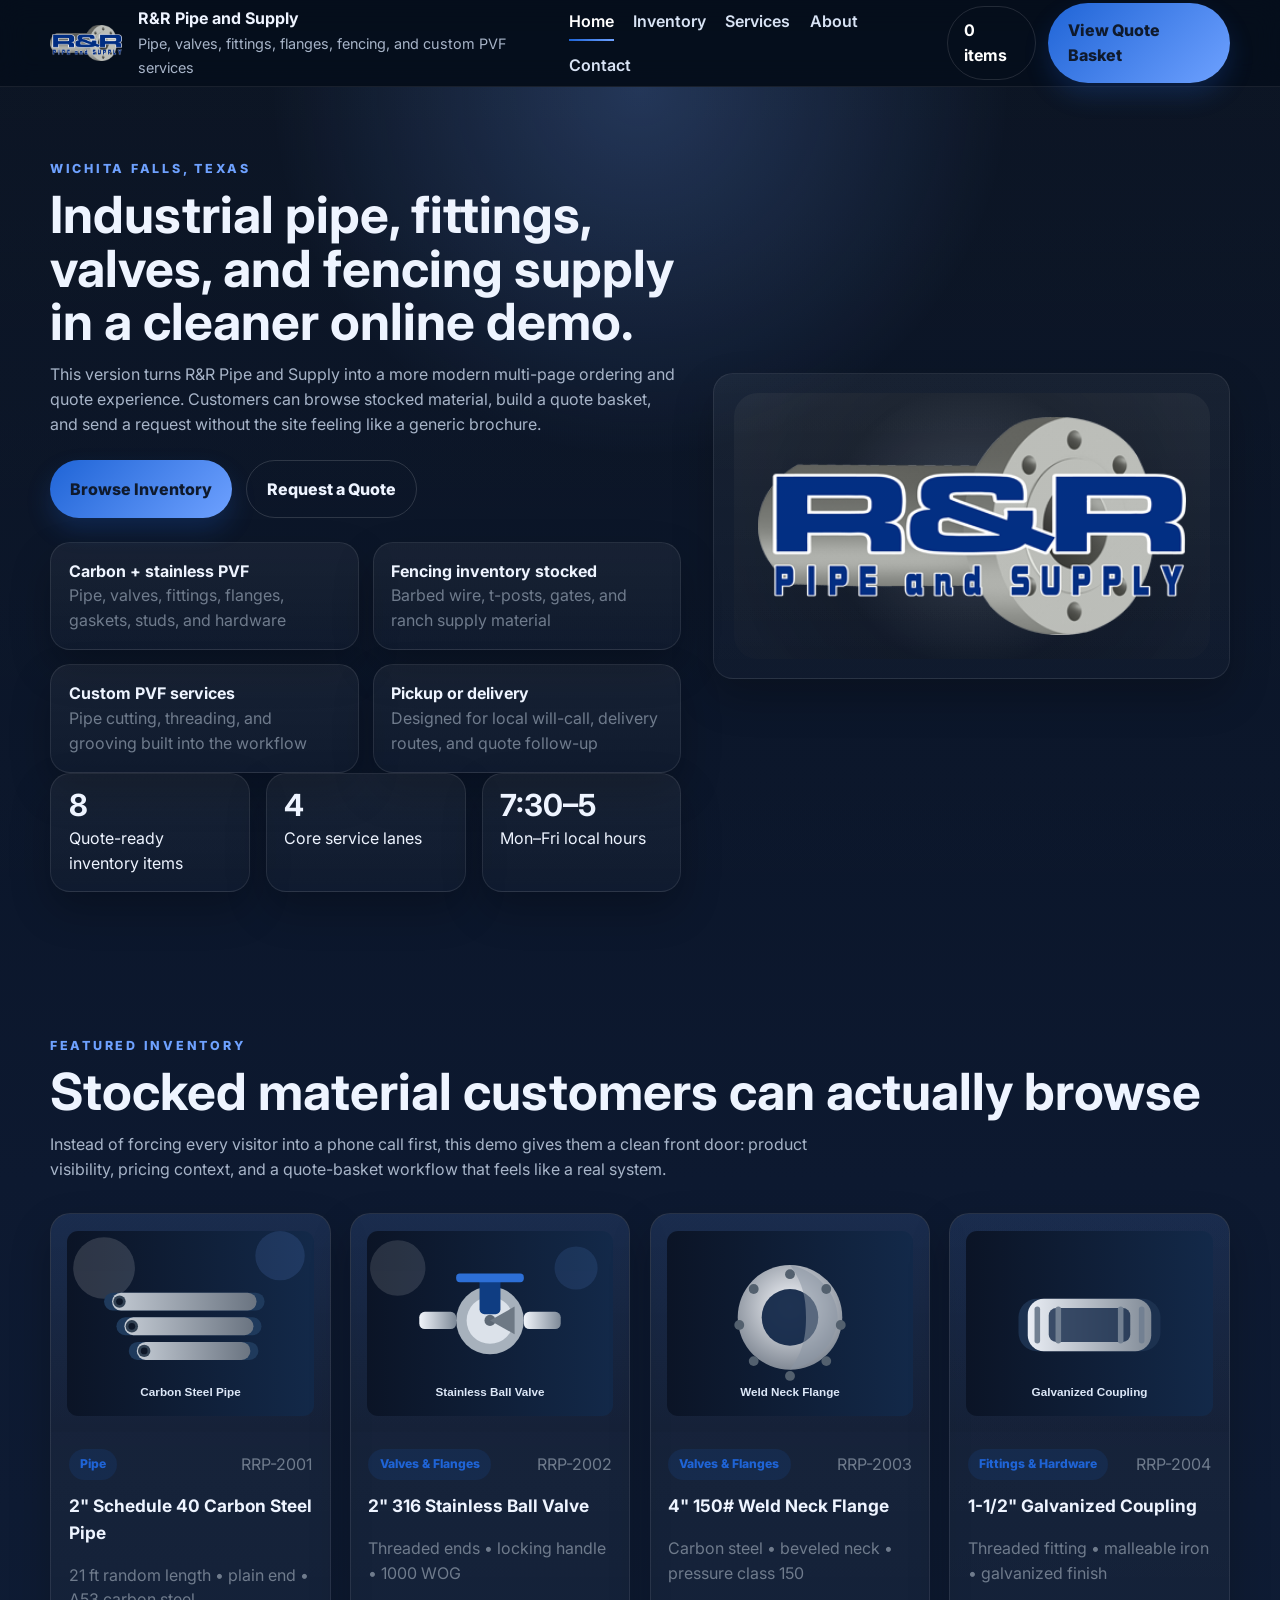
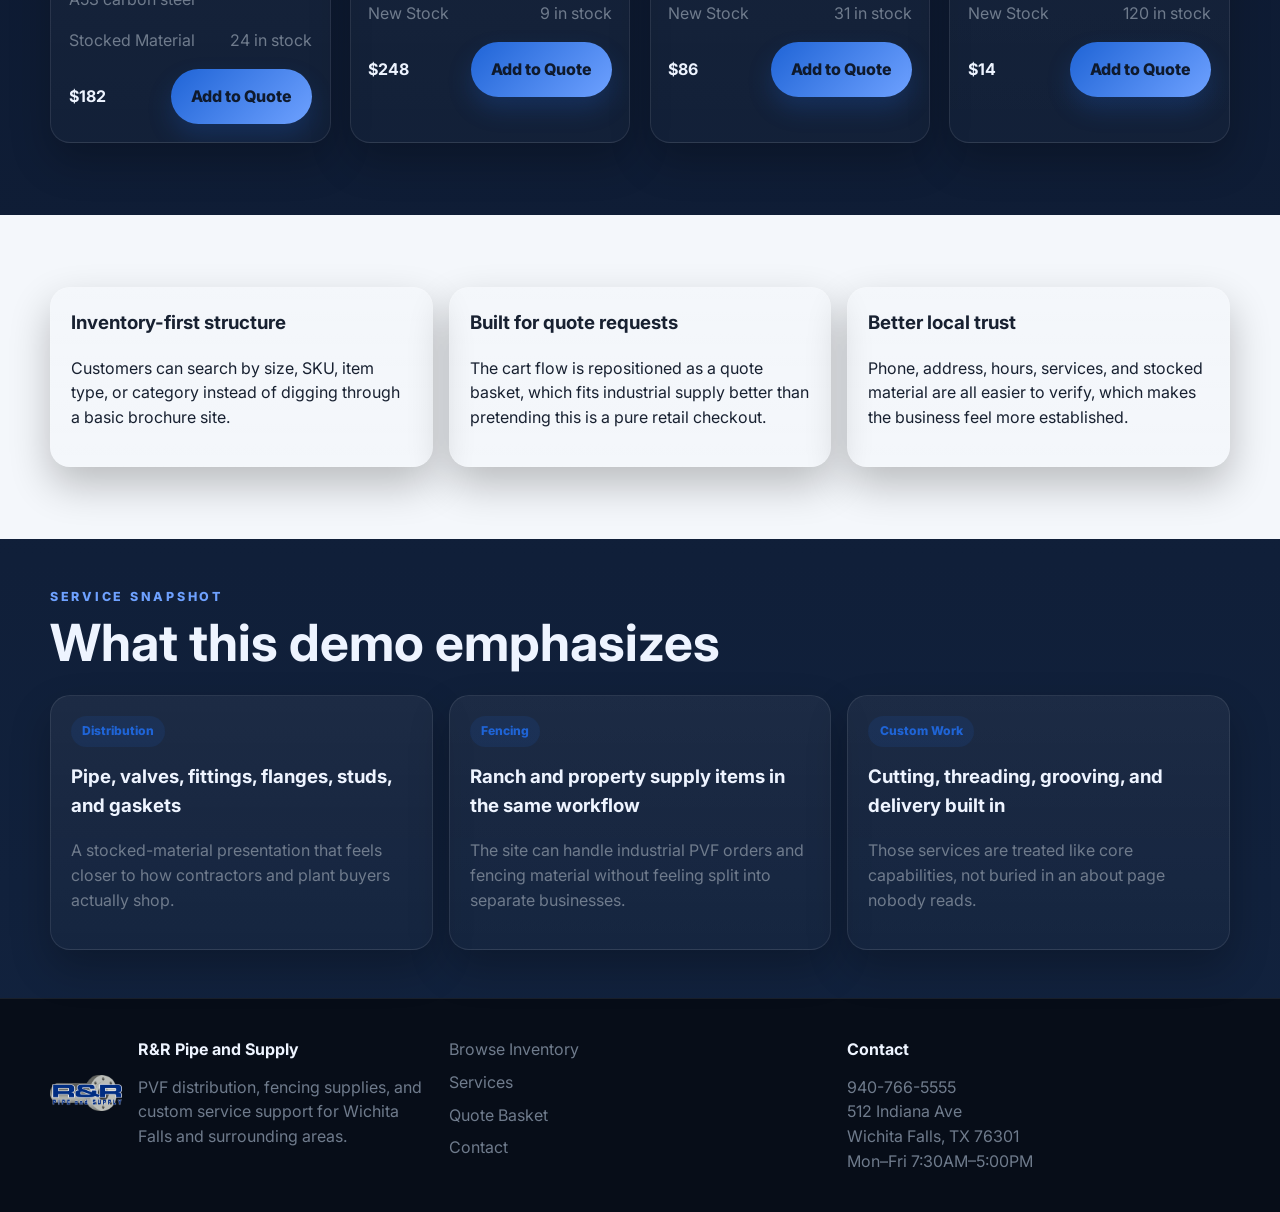
==== index.html @ 95fa08a9 "Add files via upload" ====
<!doctype html>
<html lang="en">
<head>
  <meta charset="UTF-8">
  <meta name="viewport" content="width=device-width, initial-scale=1.0">
  <title>R&R Pipe and Supply | PVF + Fencing Supply Demo</title>
  <meta name="description" content="R&R Pipe and Supply demo site featuring quote-ready inventory, service pages, and contact workflows for PVF and fencing materials.">
  <link rel="preconnect" href="https://fonts.googleapis.com">
  <link rel="preconnect" href="https://fonts.gstatic.com" crossorigin>
  <link href="https://fonts.googleapis.com/css2?family=Inter:wght@400;500;600;700;800;900&display=swap" rel="stylesheet">
  <link rel="stylesheet" href="assets/css/styles.css">
</head>
<body>
  <header class="site-header">
    <div class="container header-inner">
      <a class="brand" href="index.html">
        <img src="assets/images/logo.png" alt="R&R Pipe and Supply logo">
        <div class="brand-copy">
          <strong>R&amp;R Pipe and Supply</strong>
          <span>Pipe, valves, fittings, flanges, fencing, and custom PVF services</span>
        </div>
      </a>
      <nav class="nav" aria-label="Primary">
        <a href="index.html" aria-current="page">Home</a>
        <a href="inventory.html">Inventory</a>
        <a href="services.html">Services</a>
        <a href="about.html">About</a>
        <a href="contact.html">Contact</a>
      </nav>
      <div class="header-actions">
        <a class="cart-pill" href="cart.html"><span data-cart-count>0</span> items</a>
        <a class="button button-primary" href="cart.html">View Quote Basket</a>
      </div>
    </div>
  </header>

  <main>
    <section class="hero section">
      <div class="container hero-grid">
        <div class="hero-copy">
          <div class="section-kicker">Wichita Falls, Texas</div>
          <h1 class="section-title">Industrial pipe, fittings, valves, and fencing supply in a cleaner online demo.</h1>
          <p class="section-intro">This version turns R&amp;R Pipe and Supply into a more modern multi-page ordering and quote experience. Customers can browse stocked material, build a quote basket, and send a request without the site feeling like a generic brochure.</p>
          <div class="hero-actions">
            <a class="button button-primary" href="inventory.html">Browse Inventory</a>
            <a class="button button-secondary" href="contact.html">Request a Quote</a>
          </div>
          <ul class="hero-points">
            <li><strong>Carbon + stainless PVF</strong><br><span class="product-sku">Pipe, valves, fittings, flanges, gaskets, studs, and hardware</span></li>
            <li><strong>Fencing inventory stocked</strong><br><span class="product-sku">Barbed wire, t-posts, gates, and ranch supply material</span></li>
            <li><strong>Custom PVF services</strong><br><span class="product-sku">Pipe cutting, threading, and grooving built into the workflow</span></li>
            <li><strong>Pickup or delivery</strong><br><span class="product-sku">Designed for local will-call, delivery routes, and quote follow-up</span></li>
          </ul>
          <div class="stat-grid">
            <div class="detail-card stat-card"><strong>8</strong><span>Quote-ready inventory items</span></div>
            <div class="detail-card stat-card"><strong>4</strong><span>Core service lanes</span></div>
            <div class="detail-card stat-card"><strong>7:30–5</strong><span>Mon–Fri local hours</span></div>
          </div>
          <div data-home-banner></div>
        </div>
        <div class="hero-card">
          <div class="hero-logo-wrap">
            <img src="assets/images/logo.png" alt="R&R Pipe and Supply logo">
          </div>
        </div>
      </div>
    </section>

    <section class="section">
      <div class="container">
        <div class="section-kicker">Featured Inventory</div>
        <h2 class="section-title">Stocked material customers can actually browse</h2>
        <p class="section-intro">Instead of forcing every visitor into a phone call first, this demo gives them a clean front door: product visibility, pricing context, and a quote-basket workflow that feels like a real system.</p>
        <div class="product-grid" data-featured-products></div>
      </div>
    </section>

    <section class="section section-light">
      <div class="container info-grid">
        <article class="info-card" style="padding:1.25rem;">
          <h3>Inventory-first structure</h3>
          <p>Customers can search by size, SKU, item type, or category instead of digging through a basic brochure site.</p>
        </article>
        <article class="info-card" style="padding:1.25rem;">
          <h3>Built for quote requests</h3>
          <p>The cart flow is repositioned as a quote basket, which fits industrial supply better than pretending this is a pure retail checkout.</p>
        </article>
        <article class="info-card" style="padding:1.25rem;">
          <h3>Better local trust</h3>
          <p>Phone, address, hours, services, and stocked material are all easier to verify, which makes the business feel more established.</p>
        </article>
      </div>
    </section>

    <section class="section section-tight">
      <div class="container">
        <div class="section-kicker">Service Snapshot</div>
        <h2 class="section-title">What this demo emphasizes</h2>
        <div class="service-mini-grid">
          <article class="service-mini-card">
            <span class="product-badge">Distribution</span>
            <h3>Pipe, valves, fittings, flanges, studs, and gaskets</h3>
            <p class="service-copy">A stocked-material presentation that feels closer to how contractors and plant buyers actually shop.</p>
          </article>
          <article class="service-mini-card">
            <span class="product-badge">Fencing</span>
            <h3>Ranch and property supply items in the same workflow</h3>
            <p class="service-copy">The site can handle industrial PVF orders and fencing material without feeling split into separate businesses.</p>
          </article>
          <article class="service-mini-card">
            <span class="product-badge">Custom Work</span>
            <h3>Cutting, threading, grooving, and delivery built in</h3>
            <p class="service-copy">Those services are treated like core capabilities, not buried in an about page nobody reads.</p>
          </article>
        </div>
      </div>
    </section>
  </main>

  <footer class="site-footer">
    <div class="container footer-grid">
      <div>
        <div class="footer-brand">
          <img src="assets/images/logo.png" alt="R&R Pipe and Supply logo">
          <div>
            <strong>R&amp;R Pipe and Supply</strong>
            <div class="footer-copy">PVF distribution, fencing supplies, and custom service support for Wichita Falls and surrounding areas.</div>
          </div>
        </div>
      </div>
      <div class="footer-links">
        <a href="inventory.html">Browse Inventory</a>
        <a href="services.html">Services</a>
        <a href="cart.html">Quote Basket</a>
        <a href="contact.html">Contact</a>
      </div>
      <div>
        <strong>Contact</strong>
        <div class="footer-copy">940-766-5555<br>512 Indiana Ave<br>Wichita Falls, TX 76301<br>Mon–Fri 7:30AM–5:00PM</div>
      </div>
    </div>
  </footer>
  <script src="assets/js/products.js"></script>
  <script src="assets/js/site.js"></script>
</body>
</html>
---- assets/css/styles.css ----
:root {
  --bg: #08101f;
  --panel: #0f1b31;
  --panel-2: #152847;
  --text: #eef4ff;
  --muted: #a7b4c8;
  --line: rgba(255,255,255,.12);
  --accent: #1f64d6;
  --accent-2: #6ea1ff;
  --steel: #d8dee7;
  --white-panel: #ffffff;
  --white-text: #182131;
  --shadow: 0 18px 40px rgba(0,0,0,.24);
  --radius: 20px;
  --max: 1180px;
}

* { box-sizing: border-box; }
html { scroll-behavior: smooth; }
body {
  margin: 0;
  font-family: Inter, Arial, Helvetica, sans-serif;
  background: linear-gradient(180deg, #07101f 0%, #0d1930 42%, #12233f 100%);
  color: var(--text);
  line-height: 1.55;
}
a { color: inherit; text-decoration: none; }
img { max-width: 100%; display: block; }
button, input, select, textarea { font: inherit; }

.container { width: min(calc(100% - 2rem), var(--max)); margin: 0 auto; }
.section { padding: 4.5rem 0; }
.section-tight { padding: 3rem 0; }
.section-light {
  background: #f4f7fb;
  color: var(--white-text);
}
.section-light .section-title,
.section-light .section-intro,
.section-light p,
.section-light h1,
.section-light h2,
.section-light h3,
.section-light label span,
.section-light .section-kicker,
.section-light .detail-card,
.section-light .info-card,
.section-light .empty-state,
.section-light .summary-card,
.section-light .cart-item,
.section-light .product-card,
.section-light .filters,
.section-light .contact-grid,
.section-light .contact-card,
.section-light .checkout-form,
.section-light .service-card,
.section-light .intro-panel,
.section-light .feature-list,
.section-light .service-mini-card {
  color: var(--white-text);
}
.section-kicker {
  color: var(--accent-2);
  text-transform: uppercase;
  letter-spacing: .22em;
  font-size: .78rem;
  font-weight: 800;
}
.section-title {
  margin: .6rem 0 .8rem;
  font-size: clamp(2rem, 4vw, 3.2rem);
  line-height: 1.05;
}
.section-intro {
  margin: 0;
  max-width: 760px;
  color: var(--muted);
}
.accent { color: var(--accent-2); }

.site-header {
  position: sticky;
  top: 0;
  z-index: 20;
  border-bottom: 1px solid rgba(255,255,255,.08);
  backdrop-filter: blur(14px);
  background: rgba(6,14,28,.88);
}
.header-inner {
  display: flex;
  align-items: center;
  justify-content: space-between;
  gap: 1.25rem;
  min-height: 86px;
}
.brand {
  display: flex;
  align-items: center;
  gap: 1rem;
}
.brand img {
  width: 72px;
  height: 72px;
  object-fit: contain;
}
.brand-copy strong { display: block; font-size: 1rem; }
.brand-copy span { color: var(--muted); font-size: .9rem; }
.nav {
  display: flex;
  gap: 1.2rem;
  flex-wrap: wrap;
}
.nav a {
  color: #d8e3f4;
  font-weight: 600;
  position: relative;
}
.nav a:hover,
.nav a[aria-current="page"] { color: #fff; }
.nav a[aria-current="page"]::after,
.nav a:hover::after {
  content: '';
  position: absolute;
  left: 0; right: 0; bottom: -.45rem;
  height: 2px;
  background: linear-gradient(90deg, var(--accent), var(--accent-2));
}
.header-actions {
  display: flex;
  align-items: center;
  gap: .75rem;
}
.cart-pill {
  padding: .72rem 1rem;
  border: 1px solid rgba(255,255,255,.12);
  border-radius: 999px;
  color: #fff;
  font-weight: 700;
}
.button {
  display: inline-flex;
  align-items: center;
  justify-content: center;
  border: none;
  border-radius: 999px;
  padding: .95rem 1.25rem;
  font-weight: 800;
  cursor: pointer;
  transition: transform .15s ease, box-shadow .15s ease, background .15s ease;
}
.button:hover { transform: translateY(-1px); }
.button-primary {
  background: linear-gradient(135deg, var(--accent), var(--accent-2));
  color: #0f1a2d;
  box-shadow: 0 12px 24px rgba(31,100,214,.22);
}
.button-secondary {
  background: transparent;
  color: inherit;
  border: 1px solid rgba(255,255,255,.14);
}
.section-light .button-secondary { border-color: #d4dbe5; }
.full-width { width: 100%; }

.hero {
  position: relative;
  overflow: hidden;
}
.hero::before {
  content: '';
  position: absolute;
  inset: 0;
  background:
    radial-gradient(circle at top, rgba(110,161,255,.24), transparent 34%),
    linear-gradient(180deg, rgba(255,255,255,.02), rgba(255,255,255,0));
  pointer-events: none;
}
.hero-grid {
  display: grid;
  grid-template-columns: 1.1fr .9fr;
  gap: 2rem;
  align-items: center;
}
.hero-copy { position: relative; z-index: 1; }
.hero-card,
.detail-card,
.info-card,
.filters,
.summary-card,
.cart-item,
.empty-state,
.product-card,
.contact-card,
.checkout-form,
.service-card,
.intro-panel,
.service-mini-card {
  background: linear-gradient(180deg, rgba(255,255,255,.05), rgba(255,255,255,.02));
  border: 1px solid rgba(255,255,255,.08);
  border-radius: var(--radius);
  box-shadow: var(--shadow);
}
.hero-card {
  padding: 1.2rem;
}
.hero-logo-wrap {
  background:
    radial-gradient(circle at center, rgba(255,255,255,.12), rgba(0,0,0,.18) 52%, rgba(0,0,0,.05) 100%),
    linear-gradient(180deg, rgba(255,255,255,.06), rgba(255,255,255,.02));
  border-radius: 24px;
  padding: 1.5rem;
}
.hero-logo-wrap img {
  width: min(100%, 520px);
  margin: 0 auto;
}
.hero-actions {
  display: flex;
  gap: .9rem;
  flex-wrap: wrap;
  margin-top: 1.5rem;
}
.hero-points {
  list-style: none;
  padding: 0;
  margin: 1.5rem 0 0;
  display: grid;
  grid-template-columns: repeat(2, minmax(0, 1fr));
  gap: .9rem;
}
.hero-points li,
.detail-card,
.info-card,
.filters,
.summary-card,
.cart-item,
.empty-state,
.product-card,
.contact-card,
.checkout-form,
.service-card,
.intro-panel,
.service-mini-card {
  background: linear-gradient(180deg, rgba(255,255,255,.05), rgba(255,255,255,.02));
  border: 1px solid rgba(255,255,255,.09);
  border-radius: var(--radius);
  box-shadow: var(--shadow);
}
.hero-points li { padding: 1rem 1.1rem; }
.stat-grid,
.info-grid,
.contact-grid,
.footer-grid,
.value-grid,
.service-grid,
.service-mini-grid {
  display: grid;
  grid-template-columns: repeat(3, minmax(0, 1fr));
  gap: 1rem;
}
.stat-card {
  padding: 1rem 1.1rem;
  text-align: left;
}
.stat-card strong {
  display: block;
  font-size: 1.9rem;
  line-height: 1;
  margin-bottom: .35rem;
}
.success-banner {
  margin-top: 1.4rem;
  padding: 1rem 1.1rem;
  border-radius: 16px;
  background: rgba(111, 176, 255, .12);
  border: 1px solid rgba(111, 176, 255, .34);
  color: #e7f0ff;
  font-weight: 700;
}

.product-grid {
  display: grid;
  grid-template-columns: repeat(4, minmax(0, 1fr));
  gap: 1.2rem;
  margin-top: 2rem;
}
.product-card { overflow: hidden; }
.product-media {
  background: linear-gradient(180deg, rgba(31,100,214,.12), rgba(0,0,0,.04));
  aspect-ratio: 1 / .78;
  display: grid;
  place-items: center;
  padding: 1rem;
}
.product-media img {
  max-height: 210px;
  width: 100%;
  object-fit: contain;
}
.product-body { padding: 1.1rem; }
.product-meta-row,
.product-meta-list,
.product-actions,
.summary-line,
.cart-mini-specs,
.price-row,
.contact-lines,
.hours-list li {
  display: flex;
  justify-content: space-between;
  align-items: center;
  gap: .75rem;
  flex-wrap: wrap;
}
.product-badge {
  display: inline-flex;
  align-items: center;
  border-radius: 999px;
  background: rgba(31,100,214,.12);
  color: var(--accent);
  padding: .38rem .7rem;
  font-size: .76rem;
  font-weight: 800;
}
.product-sku,
.product-meta-list,
.product-machine,
.summary-note,
.footer-copy,
.footer-links a,
.breadcrumbs,
.section-light .section-intro,
.section-light .summary-note,
.feature-list li,
.card-note,
.service-copy {
  color: #6f7b8c;
}
.product-card h3 { margin: .8rem 0 .4rem; font-size: 1.08rem; }
.product-machine.large { font-size: 1.05rem; }
.product-actions { margin-top: 1rem; }

.filters,
.section-light .filters,
.section-light .empty-state,
.section-light .checkout-form,
.section-light .summary-card,
.section-light .cart-item,
.section-light .product-card,
.section-light .contact-card,
.section-light .service-card,
.section-light .intro-panel,
.section-light .service-mini-card {
  background: #fff;
  border-color: #e3e9f2;
  box-shadow: 0 14px 30px rgba(0,0,0,.06);
}
.filters {
  padding: 1rem;
  margin-top: 1.5rem;
  display: grid;
  grid-template-columns: 1.4fr .8fr .8fr;
  gap: .9rem;
}
.filters label,
.checkout-form label { display: grid; gap: .4rem; font-weight: 700; }
.filters input,
.filters select,
.checkout-form input,
.checkout-form textarea,
.checkout-form select {
  border: 1px solid rgba(0,0,0,.12);
  border-radius: 14px;
  min-height: 48px;
  padding: .85rem .95rem;
  background: #fff;
  color: #111;
}
.breadcrumbs { margin-bottom: 1rem; font-weight: 600; }

.product-detail-layout,
.cart-layout,
.checkout-layout,
.about-grid {
  display: grid;
  grid-template-columns: 1fr 1fr;
  gap: 1.5rem;
}
.product-detail-image-wrap,
.checkout-form,
.contact-card,
.service-card,
.intro-panel,
.service-mini-card { padding: 1.25rem; }
.product-detail-copy { padding: .3rem 0; }
.product-detail-copy h1 { margin: .85rem 0 .35rem; font-size: clamp(2rem, 4vw, 3rem); color: #141414; }
.section-light .product-detail-copy p,
.section-light .product-detail-copy li,
.section-light .product-detail-copy h3,
.section-light .product-detail-copy strong,
.section-light .product-detail-copy span,
.section-light .product-detail-copy div,
.section-light .product-detail-copy h1 { color: #171717; }
.product-detail-image {
  width: 100%;
  background: linear-gradient(180deg, rgba(31,100,214,.09), rgba(0,0,0,.02));
  border-radius: 18px;
  padding: 1rem;
}
.spec-grid {
  display: grid;
  grid-template-columns: repeat(2, minmax(0, 1fr));
  gap: .85rem;
  margin: 1rem 0 1.2rem;
}
.spec-grid div {
  background: #f0f5fb;
  border-radius: 14px;
  padding: .9rem;
}
.spec-grid span { display: block; color: #6f7b8c; font-size: .8rem; }
.spec-grid strong { display: block; margin-top: .2rem; }
.detail-actions { display: flex; flex-wrap: wrap; gap: .9rem; margin: 1.4rem 0; }
.detail-block { margin-top: 1.4rem; }
.detail-block ul,
.feature-list,
.hours-list {
  margin: .6rem 0 0;
  padding-left: 1.1rem;
}
.hours-list {
  list-style: none;
  padding-left: 0;
}
.hours-list li + li { margin-top: .35rem; }

.cart-list,
.checkout-form { display: grid; gap: 1rem; }
.cart-item {
  padding: 1rem;
  display: grid;
  grid-template-columns: 140px 1fr auto;
  gap: 1rem;
  align-items: center;
}
.cart-item img {
  width: 140px;
  aspect-ratio: 1 / .8;
  object-fit: contain;
  background: linear-gradient(180deg, rgba(31,100,214,.08), rgba(0,0,0,.02));
  border-radius: 14px;
  padding: .75rem;
}
.cart-item-controls {
  display: grid;
  gap: .7rem;
  justify-items: end;
}
.cart-item-controls input {
  width: 90px;
  min-height: 46px;
  border-radius: 12px;
  border: 1px solid #d8d8d8;
  padding: .7rem;
}
.text-button {
  background: none;
  border: none;
  color: #c14e4e;
  font-weight: 700;
  cursor: pointer;
}
.summary-card { padding: 1.25rem; height: fit-content; }
.summary-card h3 { margin-top: 0; }
.summary-line { padding: .7rem 0; border-bottom: 1px solid rgba(0,0,0,.08); }
.summary-line.total { font-size: 1.05rem; font-weight: 800; }
.cart-empty { text-align: center; padding: 2.2rem; }

.section-heading h2 { margin-bottom: .25rem; }
.form-grid {
  display: grid;
  grid-template-columns: repeat(2, minmax(0, 1fr));
  gap: 1rem;
}
.form-grid .full { grid-column: 1 / -1; }
.section-light textarea { min-height: 140px; resize: vertical; }
.note-panel {
  background: #eef4ff;
  color: #183c78;
  border: 1px solid #c7d9ff;
  border-radius: 18px;
  padding: 1rem 1.1rem;
}

.intro-panel h3,
.service-card h3,
.service-mini-card h3,
.contact-card h3,
.summary-card h3,
.info-card h3 { margin-top: 0; }
.service-grid,
.service-mini-grid { margin-top: 1.6rem; }
.service-card .product-badge,
.service-mini-card .product-badge {
  margin-bottom: .9rem;
}
.feature-list li + li { margin-top: .45rem; }

.site-footer {
  background: #070d18;
  border-top: 1px solid rgba(255,255,255,.08);
  padding: 2.4rem 0;
}
.footer-grid { align-items: start; }
.footer-brand {
  display: flex;
  align-items: center;
  gap: 1rem;
}
.footer-brand img {
  width: 72px;
  height: 72px;
  object-fit: contain;
}
.footer-links { display: grid; gap: .5rem; justify-items: start; }
.footer-copy { margin-top: .8rem; }
.center-copy { text-align: center; }
.empty-state { padding: 2rem; }
.toast {
  position: fixed;
  right: 1rem;
  bottom: 1rem;
  z-index: 50;
  background: #10192a;
  color: #fff;
  border: 1px solid rgba(255,255,255,.12);
  border-radius: 16px;
  padding: .95rem 1.1rem;
  box-shadow: var(--shadow);
  opacity: 0;
  transform: translateY(12px);
  transition: opacity .18s ease, transform .18s ease;
}
.toast.show { opacity: 1; transform: translateY(0); }

@media (max-width: 980px) {
  .hero-grid,
  .product-detail-layout,
  .cart-layout,
  .checkout-layout,
  .about-grid,
  .footer-grid,
  .value-grid,
  .info-grid,
  .contact-grid,
  .product-grid,
  .stat-grid,
  .filters,
  .service-grid,
  .service-mini-grid {
    grid-template-columns: 1fr 1fr;
  }
  .header-inner {
    flex-wrap: wrap;
    justify-content: center;
    padding: .9rem 0;
  }
  .nav { justify-content: center; }
}

@media (max-width: 720px) {
  .hero-grid,
  .product-detail-layout,
  .cart-layout,
  .checkout-layout,
  .about-grid,
  .footer-grid,
  .value-grid,
  .info-grid,
  .contact-grid,
  .product-grid,
  .stat-grid,
  .filters,
  .form-grid,
  .service-grid,
  .service-mini-grid {
    grid-template-columns: 1fr;
  }
  .cart-item {
    grid-template-columns: 1fr;
  }
  .cart-item-controls { justify-items: stretch; }
  .brand { flex-direction: column; text-align: center; }
  .brand-copy span { display: none; }
  .header-actions { width: 100%; justify-content: center; }
  .hero-points { grid-template-columns: 1fr; }
}
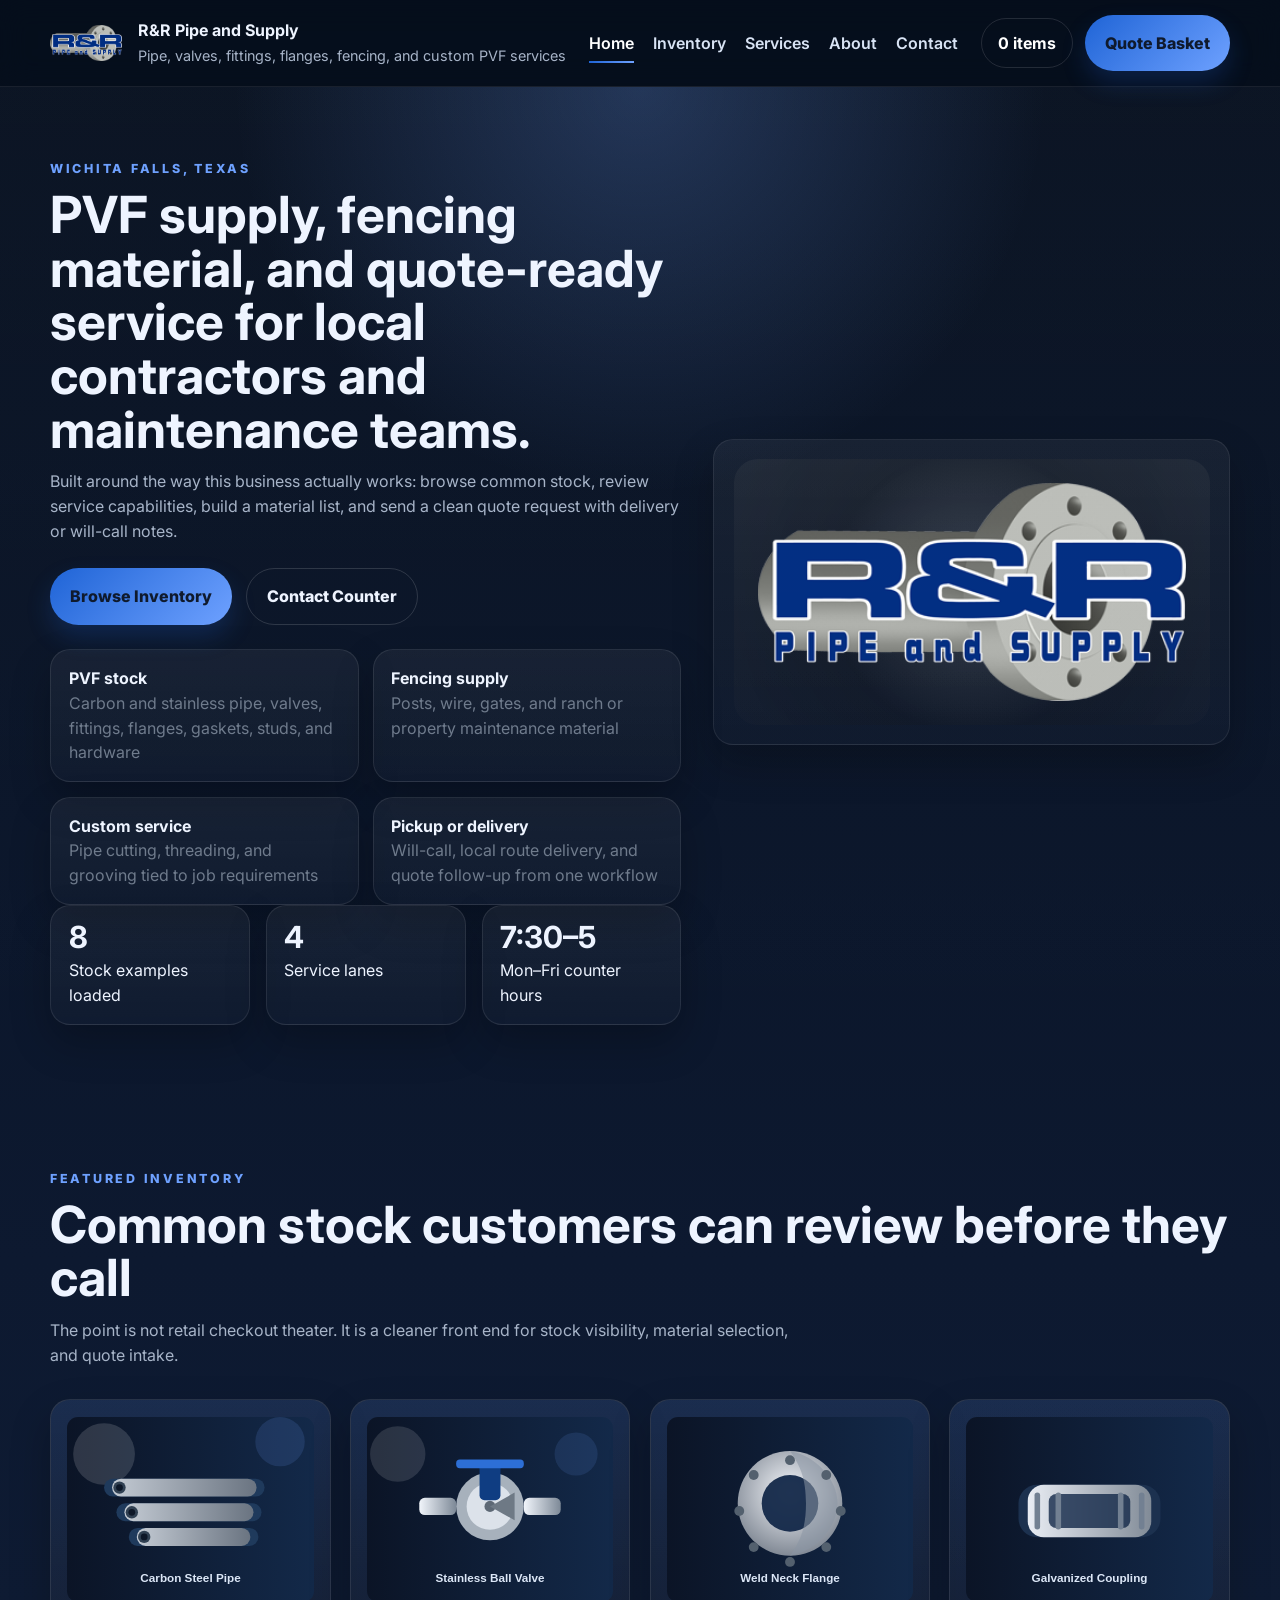
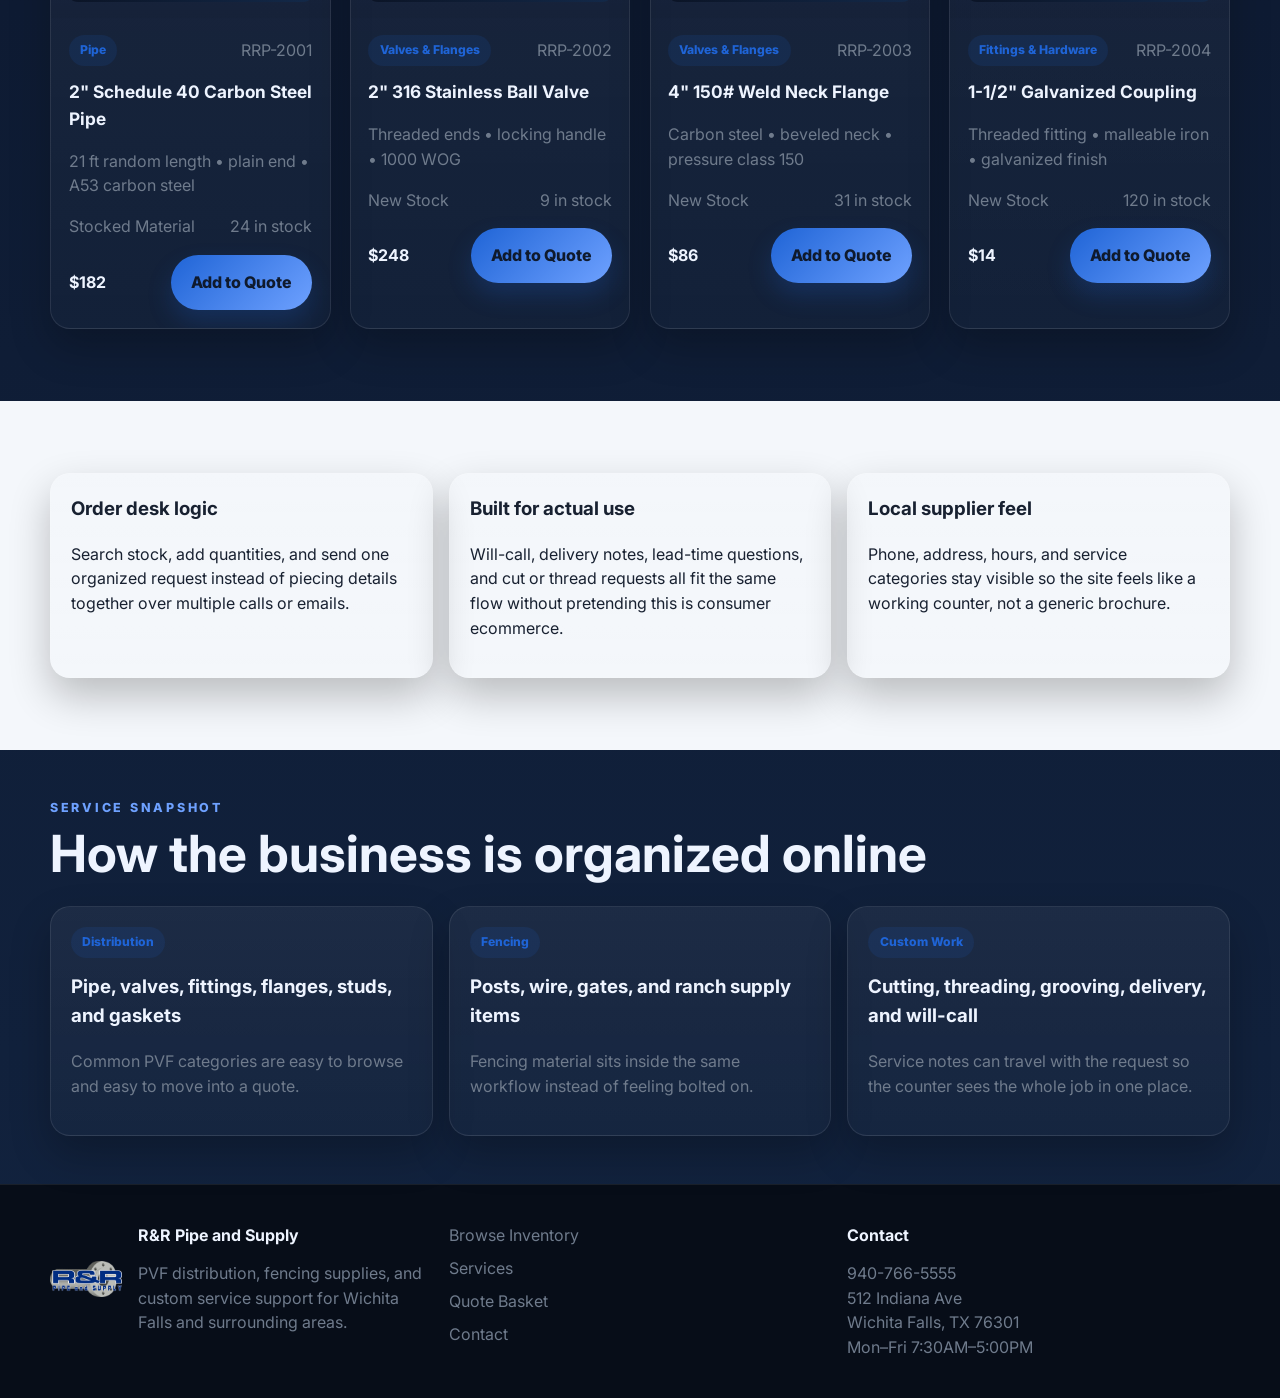
==== commit 2e6b5f59: "Add files via upload" ====
--- a/index.html
+++ b/index.html
@@ -3,8 +3,8 @@
 <head>
   <meta charset="UTF-8">
   <meta name="viewport" content="width=device-width, initial-scale=1.0">
-  <title>R&R Pipe and Supply | PVF + Fencing Supply Demo</title>
-  <meta name="description" content="R&R Pipe and Supply demo site featuring quote-ready inventory, service pages, and contact workflows for PVF and fencing materials.">
+  <title>R&R Pipe and Supply | Wichita Falls PVF and Fencing Supply</title>
+  <meta name="description" content="R&R Pipe and Supply in Wichita Falls, Texas. Browse stocked PVF and fencing items, review services, and submit a quote request.">
   <link rel="preconnect" href="https://fonts.googleapis.com">
   <link rel="preconnect" href="https://fonts.gstatic.com" crossorigin>
   <link href="https://fonts.googleapis.com/css2?family=Inter:wght@400;500;600;700;800;900&display=swap" rel="stylesheet">
@@ -29,7 +29,7 @@
       </nav>
       <div class="header-actions">
         <a class="cart-pill" href="cart.html"><span data-cart-count>0</span> items</a>
-        <a class="button button-primary" href="cart.html">View Quote Basket</a>
+        <a class="button button-primary" href="cart.html">Quote Basket</a>
       </div>
     </div>
   </header>
@@ -39,22 +39,22 @@
       <div class="container hero-grid">
         <div class="hero-copy">
           <div class="section-kicker">Wichita Falls, Texas</div>
-          <h1 class="section-title">Industrial pipe, fittings, valves, and fencing supply in a cleaner online demo.</h1>
-          <p class="section-intro">This version turns R&amp;R Pipe and Supply into a more modern multi-page ordering and quote experience. Customers can browse stocked material, build a quote basket, and send a request without the site feeling like a generic brochure.</p>
+          <h1 class="section-title">PVF supply, fencing material, and quote-ready service for local contractors and maintenance teams.</h1>
+          <p class="section-intro">Built around the way this business actually works: browse common stock, review service capabilities, build a material list, and send a clean quote request with delivery or will-call notes.</p>
           <div class="hero-actions">
             <a class="button button-primary" href="inventory.html">Browse Inventory</a>
-            <a class="button button-secondary" href="contact.html">Request a Quote</a>
+            <a class="button button-secondary" href="contact.html">Contact Counter</a>
           </div>
           <ul class="hero-points">
-            <li><strong>Carbon + stainless PVF</strong><br><span class="product-sku">Pipe, valves, fittings, flanges, gaskets, studs, and hardware</span></li>
-            <li><strong>Fencing inventory stocked</strong><br><span class="product-sku">Barbed wire, t-posts, gates, and ranch supply material</span></li>
-            <li><strong>Custom PVF services</strong><br><span class="product-sku">Pipe cutting, threading, and grooving built into the workflow</span></li>
-            <li><strong>Pickup or delivery</strong><br><span class="product-sku">Designed for local will-call, delivery routes, and quote follow-up</span></li>
+            <li><strong>PVF stock</strong><br><span class="product-sku">Carbon and stainless pipe, valves, fittings, flanges, gaskets, studs, and hardware</span></li>
+            <li><strong>Fencing supply</strong><br><span class="product-sku">Posts, wire, gates, and ranch or property maintenance material</span></li>
+            <li><strong>Custom service</strong><br><span class="product-sku">Pipe cutting, threading, and grooving tied to job requirements</span></li>
+            <li><strong>Pickup or delivery</strong><br><span class="product-sku">Will-call, local route delivery, and quote follow-up from one workflow</span></li>
           </ul>
           <div class="stat-grid">
-            <div class="detail-card stat-card"><strong>8</strong><span>Quote-ready inventory items</span></div>
-            <div class="detail-card stat-card"><strong>4</strong><span>Core service lanes</span></div>
-            <div class="detail-card stat-card"><strong>7:30–5</strong><span>Mon–Fri local hours</span></div>
+            <div class="detail-card stat-card"><strong>8</strong><span>Stock examples loaded</span></div>
+            <div class="detail-card stat-card"><strong>4</strong><span>Service lanes</span></div>
+            <div class="detail-card stat-card"><strong>7:30–5</strong><span>Mon–Fri counter hours</span></div>
           </div>
           <div data-home-banner></div>
         </div>
@@ -69,8 +69,8 @@
     <section class="section">
       <div class="container">
         <div class="section-kicker">Featured Inventory</div>
-        <h2 class="section-title">Stocked material customers can actually browse</h2>
-        <p class="section-intro">Instead of forcing every visitor into a phone call first, this demo gives them a clean front door: product visibility, pricing context, and a quote-basket workflow that feels like a real system.</p>
+        <h2 class="section-title">Common stock customers can review before they call</h2>
+        <p class="section-intro">The point is not retail checkout theater. It is a cleaner front end for stock visibility, material selection, and quote intake.</p>
         <div class="product-grid" data-featured-products></div>
       </div>
     </section>
@@ -78,16 +78,16 @@
     <section class="section section-light">
       <div class="container info-grid">
         <article class="info-card" style="padding:1.25rem;">
-          <h3>Inventory-first structure</h3>
-          <p>Customers can search by size, SKU, item type, or category instead of digging through a basic brochure site.</p>
+          <h3>Order desk logic</h3>
+          <p>Search stock, add quantities, and send one organized request instead of piecing details together over multiple calls or emails.</p>
         </article>
         <article class="info-card" style="padding:1.25rem;">
-          <h3>Built for quote requests</h3>
-          <p>The cart flow is repositioned as a quote basket, which fits industrial supply better than pretending this is a pure retail checkout.</p>
+          <h3>Built for actual use</h3>
+          <p>Will-call, delivery notes, lead-time questions, and cut or thread requests all fit the same flow without pretending this is consumer ecommerce.</p>
         </article>
         <article class="info-card" style="padding:1.25rem;">
-          <h3>Better local trust</h3>
-          <p>Phone, address, hours, services, and stocked material are all easier to verify, which makes the business feel more established.</p>
+          <h3>Local supplier feel</h3>
+          <p>Phone, address, hours, and service categories stay visible so the site feels like a working counter, not a generic brochure.</p>
         </article>
       </div>
     </section>
@@ -95,22 +95,22 @@
     <section class="section section-tight">
       <div class="container">
         <div class="section-kicker">Service Snapshot</div>
-        <h2 class="section-title">What this demo emphasizes</h2>
+        <h2 class="section-title">How the business is organized online</h2>
         <div class="service-mini-grid">
           <article class="service-mini-card">
             <span class="product-badge">Distribution</span>
             <h3>Pipe, valves, fittings, flanges, studs, and gaskets</h3>
-            <p class="service-copy">A stocked-material presentation that feels closer to how contractors and plant buyers actually shop.</p>
+            <p class="service-copy">Common PVF categories are easy to browse and easy to move into a quote.</p>
           </article>
           <article class="service-mini-card">
             <span class="product-badge">Fencing</span>
-            <h3>Ranch and property supply items in the same workflow</h3>
-            <p class="service-copy">The site can handle industrial PVF orders and fencing material without feeling split into separate businesses.</p>
+            <h3>Posts, wire, gates, and ranch supply items</h3>
+            <p class="service-copy">Fencing material sits inside the same workflow instead of feeling bolted on.</p>
           </article>
           <article class="service-mini-card">
             <span class="product-badge">Custom Work</span>
-            <h3>Cutting, threading, grooving, and delivery built in</h3>
-            <p class="service-copy">Those services are treated like core capabilities, not buried in an about page nobody reads.</p>
+            <h3>Cutting, threading, grooving, delivery, and will-call</h3>
+            <p class="service-copy">Service notes can travel with the request so the counter sees the whole job in one place.</p>
           </article>
         </div>
       </div>
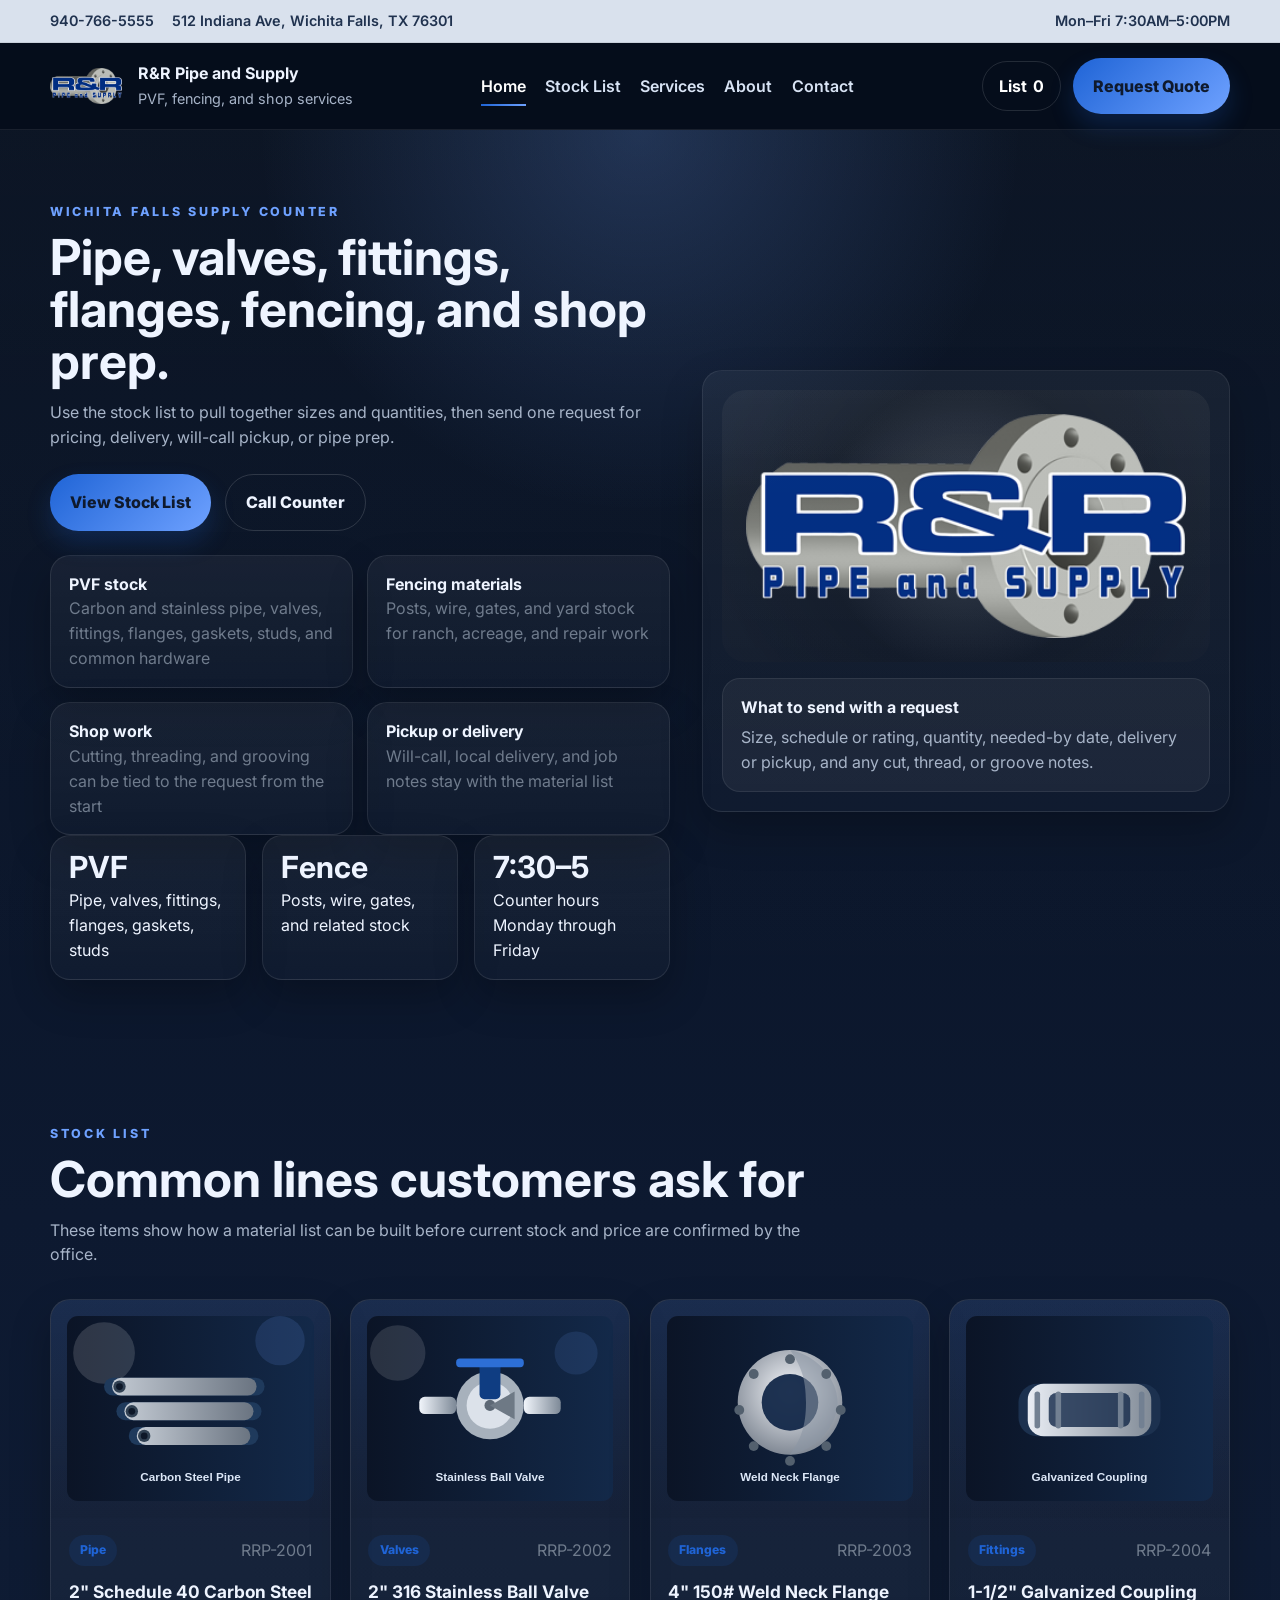
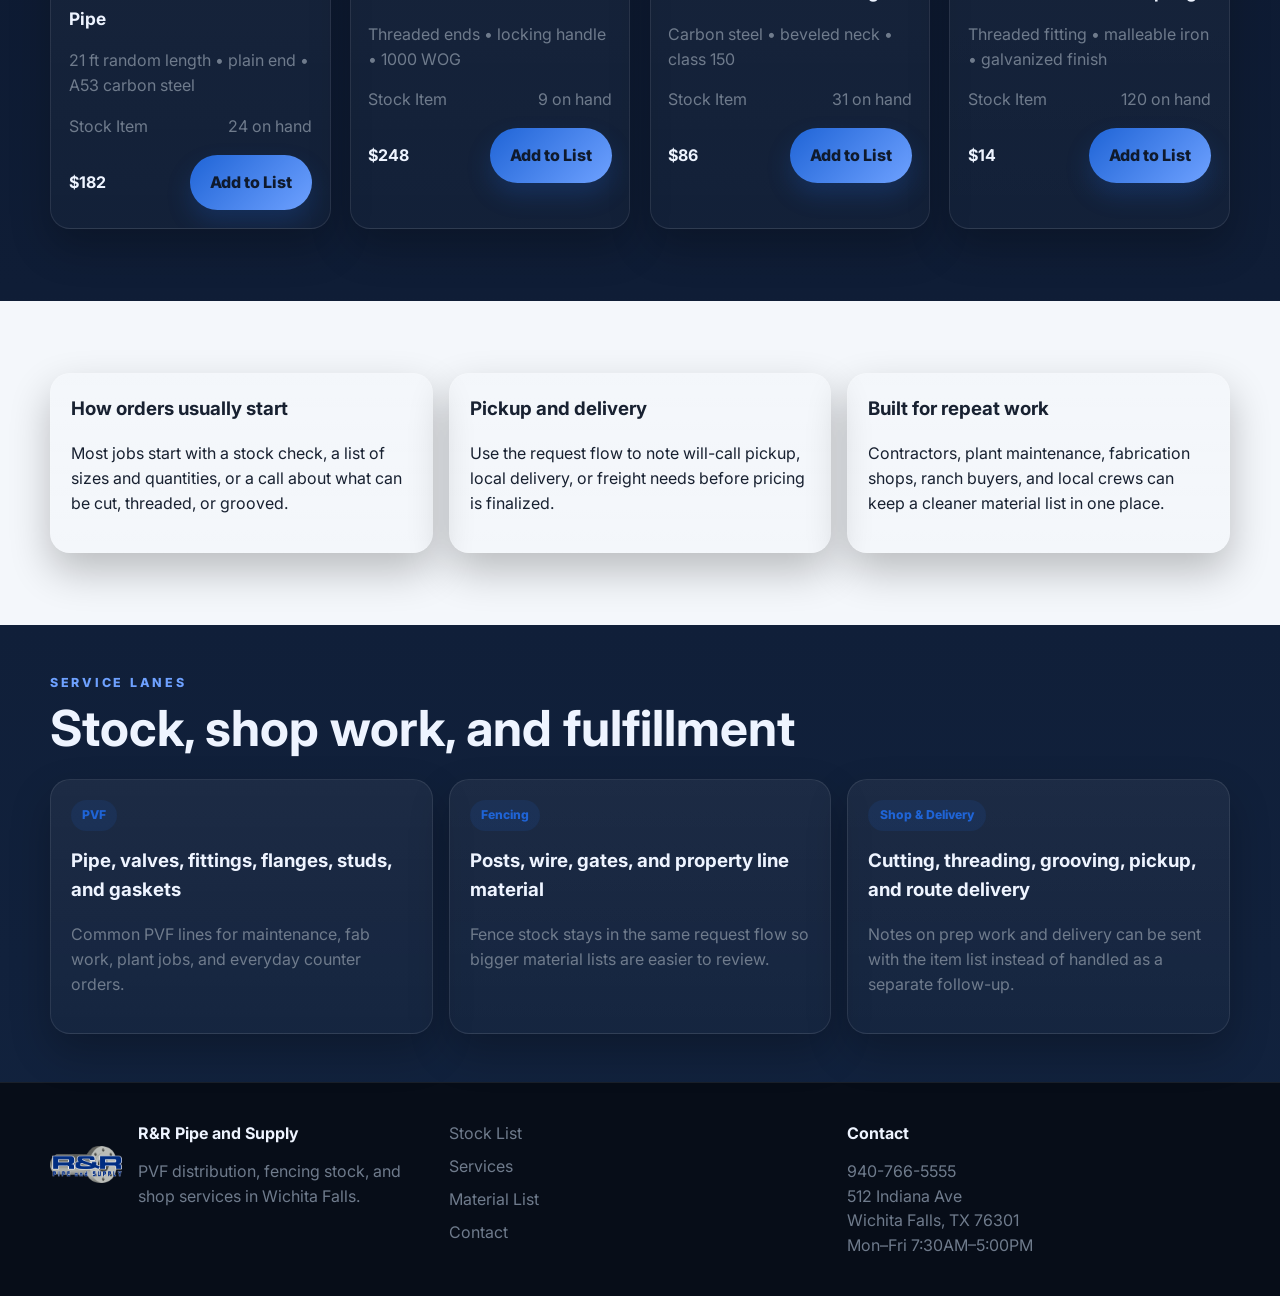
==== commit 328f2146: "Add files via upload" ====
--- a/index.html
+++ b/index.html
@@ -3,33 +3,43 @@
 <head>
   <meta charset="UTF-8">
   <meta name="viewport" content="width=device-width, initial-scale=1.0">
-  <title>R&R Pipe and Supply | Wichita Falls PVF and Fencing Supply</title>
-  <meta name="description" content="R&R Pipe and Supply in Wichita Falls, Texas. Browse stocked PVF and fencing items, review services, and submit a quote request.">
+  <title>R&amp;R Pipe and Supply | Wichita Falls, TX</title>
+  <meta name="description" content="R&amp;R Pipe and Supply in Wichita Falls, Texas. Review common PVF and fencing stock, request pricing, and send delivery or pipe prep notes.">
   <link rel="preconnect" href="https://fonts.googleapis.com">
   <link rel="preconnect" href="https://fonts.gstatic.com" crossorigin>
-  <link href="https://fonts.googleapis.com/css2?family=Inter:wght@400;500;600;700;800;900&display=swap" rel="stylesheet">
+  <link href="https://fonts.googleapis.com/css2?family=Inter:wght@400;500;600;700;800&display=swap" rel="stylesheet">
   <link rel="stylesheet" href="assets/css/styles.css">
 </head>
 <body>
+  <div class="utility-bar">
+    <div class="container utility-inner">
+      <div class="utility-links">
+        <a href="tel:9407665555">940-766-5555</a>
+        <a href="https://maps.google.com/?q=512+Indiana+Ave+Wichita+Falls+TX+76301" target="_blank" rel="noreferrer">512 Indiana Ave, Wichita Falls, TX 76301</a>
+      </div>
+      <div class="utility-hours">Mon–Fri 7:30AM–5:00PM</div>
+    </div>
+  </div>
+
   <header class="site-header">
     <div class="container header-inner">
       <a class="brand" href="index.html">
-        <img src="assets/images/logo.png" alt="R&R Pipe and Supply logo">
+        <img src="assets/images/logo.png" alt="R&amp;R Pipe and Supply logo">
         <div class="brand-copy">
           <strong>R&amp;R Pipe and Supply</strong>
-          <span>Pipe, valves, fittings, flanges, fencing, and custom PVF services</span>
+          <span>PVF, fencing, and shop services</span>
         </div>
       </a>
       <nav class="nav" aria-label="Primary">
         <a href="index.html" aria-current="page">Home</a>
-        <a href="inventory.html">Inventory</a>
+        <a href="inventory.html">Stock List</a>
         <a href="services.html">Services</a>
         <a href="about.html">About</a>
         <a href="contact.html">Contact</a>
       </nav>
       <div class="header-actions">
-        <a class="cart-pill" href="cart.html"><span data-cart-count>0</span> items</a>
-        <a class="button button-primary" href="cart.html">Quote Basket</a>
+        <a class="cart-pill" href="cart.html">List <span data-cart-count>0</span></a>
+        <a class="button button-primary" href="cart.html">Request Quote</a>
       </div>
     </div>
   </header>
@@ -38,29 +48,33 @@
     <section class="hero section">
       <div class="container hero-grid">
         <div class="hero-copy">
-          <div class="section-kicker">Wichita Falls, Texas</div>
-          <h1 class="section-title">PVF supply, fencing material, and quote-ready service for local contractors and maintenance teams.</h1>
-          <p class="section-intro">Built around the way this business actually works: browse common stock, review service capabilities, build a material list, and send a clean quote request with delivery or will-call notes.</p>
+          <div class="section-kicker">Wichita Falls Supply Counter</div>
+          <h1 class="section-title">Pipe, valves, fittings, flanges, fencing, and shop prep.</h1>
+          <p class="section-intro">Use the stock list to pull together sizes and quantities, then send one request for pricing, delivery, will-call pickup, or pipe prep.</p>
           <div class="hero-actions">
-            <a class="button button-primary" href="inventory.html">Browse Inventory</a>
-            <a class="button button-secondary" href="contact.html">Contact Counter</a>
+            <a class="button button-primary" href="inventory.html">View Stock List</a>
+            <a class="button button-secondary" href="tel:9407665555">Call Counter</a>
           </div>
           <ul class="hero-points">
-            <li><strong>PVF stock</strong><br><span class="product-sku">Carbon and stainless pipe, valves, fittings, flanges, gaskets, studs, and hardware</span></li>
-            <li><strong>Fencing supply</strong><br><span class="product-sku">Posts, wire, gates, and ranch or property maintenance material</span></li>
-            <li><strong>Custom service</strong><br><span class="product-sku">Pipe cutting, threading, and grooving tied to job requirements</span></li>
-            <li><strong>Pickup or delivery</strong><br><span class="product-sku">Will-call, local route delivery, and quote follow-up from one workflow</span></li>
+            <li><strong>PVF stock</strong><br><span class="product-sku">Carbon and stainless pipe, valves, fittings, flanges, gaskets, studs, and common hardware</span></li>
+            <li><strong>Fencing materials</strong><br><span class="product-sku">Posts, wire, gates, and yard stock for ranch, acreage, and repair work</span></li>
+            <li><strong>Shop work</strong><br><span class="product-sku">Cutting, threading, and grooving can be tied to the request from the start</span></li>
+            <li><strong>Pickup or delivery</strong><br><span class="product-sku">Will-call, local delivery, and job notes stay with the material list</span></li>
           </ul>
           <div class="stat-grid">
-            <div class="detail-card stat-card"><strong>8</strong><span>Stock examples loaded</span></div>
-            <div class="detail-card stat-card"><strong>4</strong><span>Service lanes</span></div>
-            <div class="detail-card stat-card"><strong>7:30–5</strong><span>Mon–Fri counter hours</span></div>
+            <div class="detail-card stat-card"><strong>PVF</strong><span>Pipe, valves, fittings, flanges, gaskets, studs</span></div>
+            <div class="detail-card stat-card"><strong>Fence</strong><span>Posts, wire, gates, and related stock</span></div>
+            <div class="detail-card stat-card"><strong>7:30–5</strong><span>Counter hours Monday through Friday</span></div>
           </div>
           <div data-home-banner></div>
         </div>
         <div class="hero-card">
           <div class="hero-logo-wrap">
-            <img src="assets/images/logo.png" alt="R&R Pipe and Supply logo">
+            <img src="assets/images/logo.png" alt="R&amp;R Pipe and Supply logo">
+          </div>
+          <div class="hero-side-note">
+            <strong>What to send with a request</strong>
+            <p>Size, schedule or rating, quantity, needed-by date, delivery or pickup, and any cut, thread, or groove notes.</p>
           </div>
         </div>
       </div>
@@ -68,49 +82,49 @@
 
     <section class="section">
       <div class="container">
-        <div class="section-kicker">Featured Inventory</div>
-        <h2 class="section-title">Common stock customers can review before they call</h2>
-        <p class="section-intro">The point is not retail checkout theater. It is a cleaner front end for stock visibility, material selection, and quote intake.</p>
+        <div class="section-kicker">Stock List</div>
+        <h2 class="section-title">Common lines customers ask for</h2>
+        <p class="section-intro">These items show how a material list can be built before current stock and price are confirmed by the office.</p>
         <div class="product-grid" data-featured-products></div>
       </div>
     </section>
 
     <section class="section section-light">
       <div class="container info-grid">
-        <article class="info-card" style="padding:1.25rem;">
-          <h3>Order desk logic</h3>
-          <p>Search stock, add quantities, and send one organized request instead of piecing details together over multiple calls or emails.</p>
+        <article class="info-card pad-card">
+          <h3>How orders usually start</h3>
+          <p>Most jobs start with a stock check, a list of sizes and quantities, or a call about what can be cut, threaded, or grooved.</p>
         </article>
-        <article class="info-card" style="padding:1.25rem;">
-          <h3>Built for actual use</h3>
-          <p>Will-call, delivery notes, lead-time questions, and cut or thread requests all fit the same flow without pretending this is consumer ecommerce.</p>
+        <article class="info-card pad-card">
+          <h3>Pickup and delivery</h3>
+          <p>Use the request flow to note will-call pickup, local delivery, or freight needs before pricing is finalized.</p>
         </article>
-        <article class="info-card" style="padding:1.25rem;">
-          <h3>Local supplier feel</h3>
-          <p>Phone, address, hours, and service categories stay visible so the site feels like a working counter, not a generic brochure.</p>
+        <article class="info-card pad-card">
+          <h3>Built for repeat work</h3>
+          <p>Contractors, plant maintenance, fabrication shops, ranch buyers, and local crews can keep a cleaner material list in one place.</p>
         </article>
       </div>
     </section>
 
     <section class="section section-tight">
       <div class="container">
-        <div class="section-kicker">Service Snapshot</div>
-        <h2 class="section-title">How the business is organized online</h2>
+        <div class="section-kicker">Service Lanes</div>
+        <h2 class="section-title">Stock, shop work, and fulfillment</h2>
         <div class="service-mini-grid">
           <article class="service-mini-card">
-            <span class="product-badge">Distribution</span>
+            <span class="product-badge">PVF</span>
             <h3>Pipe, valves, fittings, flanges, studs, and gaskets</h3>
-            <p class="service-copy">Common PVF categories are easy to browse and easy to move into a quote.</p>
+            <p class="service-copy">Common PVF lines for maintenance, fab work, plant jobs, and everyday counter orders.</p>
           </article>
           <article class="service-mini-card">
             <span class="product-badge">Fencing</span>
-            <h3>Posts, wire, gates, and ranch supply items</h3>
-            <p class="service-copy">Fencing material sits inside the same workflow instead of feeling bolted on.</p>
+            <h3>Posts, wire, gates, and property line material</h3>
+            <p class="service-copy">Fence stock stays in the same request flow so bigger material lists are easier to review.</p>
           </article>
           <article class="service-mini-card">
-            <span class="product-badge">Custom Work</span>
-            <h3>Cutting, threading, grooving, delivery, and will-call</h3>
-            <p class="service-copy">Service notes can travel with the request so the counter sees the whole job in one place.</p>
+            <span class="product-badge">Shop &amp; Delivery</span>
+            <h3>Cutting, threading, grooving, pickup, and route delivery</h3>
+            <p class="service-copy">Notes on prep work and delivery can be sent with the item list instead of handled as a separate follow-up.</p>
           </article>
         </div>
       </div>
@@ -121,22 +135,22 @@
     <div class="container footer-grid">
       <div>
         <div class="footer-brand">
-          <img src="assets/images/logo.png" alt="R&R Pipe and Supply logo">
+          <img src="assets/images/logo.png" alt="R&amp;R Pipe and Supply logo">
           <div>
             <strong>R&amp;R Pipe and Supply</strong>
-            <div class="footer-copy">PVF distribution, fencing supplies, and custom service support for Wichita Falls and surrounding areas.</div>
+            <div class="footer-copy">PVF distribution, fencing stock, and shop services in Wichita Falls.</div>
           </div>
         </div>
       </div>
       <div class="footer-links">
-        <a href="inventory.html">Browse Inventory</a>
+        <a href="inventory.html">Stock List</a>
         <a href="services.html">Services</a>
-        <a href="cart.html">Quote Basket</a>
+        <a href="cart.html">Material List</a>
         <a href="contact.html">Contact</a>
       </div>
       <div>
         <strong>Contact</strong>
-        <div class="footer-copy">940-766-5555<br>512 Indiana Ave<br>Wichita Falls, TX 76301<br>Mon–Fri 7:30AM–5:00PM</div>
+        <div class="footer-copy"><a href="tel:9407665555">940-766-5555</a><br><a href="https://maps.google.com/?q=512+Indiana+Ave+Wichita+Falls+TX+76301" target="_blank" rel="noreferrer">512 Indiana Ave<br>Wichita Falls, TX 76301</a><br>Mon–Fri 7:30AM–5:00PM</div>
       </div>
     </div>
   </footer>
--- a/assets/css/styles.css
+++ b/assets/css/styles.css
@@ -56,7 +56,8 @@
 .section-light .service-card,
 .section-light .intro-panel,
 .section-light .feature-list,
-.section-light .service-mini-card {
+.section-light .service-mini-card,
+.section-light .list-note {
   color: var(--white-text);
 }
 .section-kicker {
@@ -68,7 +69,7 @@
 }
 .section-title {
   margin: .6rem 0 .8rem;
-  font-size: clamp(2rem, 4vw, 3.2rem);
+  font-size: clamp(2rem, 4vw, 3.1rem);
   line-height: 1.05;
 }
 .section-intro {
@@ -76,7 +77,30 @@
   max-width: 760px;
   color: var(--muted);
 }
-.accent { color: var(--accent-2); }
+
+.utility-bar {
+  background: #d9e1ed;
+  color: #12233f;
+  border-bottom: 1px solid rgba(0,0,0,.08);
+  font-size: .9rem;
+}
+.utility-inner {
+  min-height: 42px;
+  display: flex;
+  align-items: center;
+  justify-content: space-between;
+  gap: 1rem;
+}
+.utility-links {
+  display: flex;
+  flex-wrap: wrap;
+  gap: 1.1rem;
+}
+.utility-links a,
+.utility-hours {
+  color: #20324f;
+  font-weight: 600;
+}
 
 .site-header {
   position: sticky;
@@ -84,7 +108,7 @@
   z-index: 20;
   border-bottom: 1px solid rgba(255,255,255,.08);
   backdrop-filter: blur(14px);
-  background: rgba(6,14,28,.88);
+  background: rgba(6,14,28,.92);
 }
 .header-inner {
   display: flex;
@@ -136,6 +160,9 @@
   border-radius: 999px;
   color: #fff;
   font-weight: 700;
+  display: inline-flex;
+  align-items: center;
+  gap: .4rem;
 }
 .button {
   display: inline-flex;
@@ -171,13 +198,13 @@
   position: absolute;
   inset: 0;
   background:
-    radial-gradient(circle at top, rgba(110,161,255,.24), transparent 34%),
+    radial-gradient(circle at top, rgba(110,161,255,.22), transparent 34%),
     linear-gradient(180deg, rgba(255,255,255,.02), rgba(255,255,255,0));
   pointer-events: none;
 }
 .hero-grid {
   display: grid;
-  grid-template-columns: 1.1fr .9fr;
+  grid-template-columns: 1.08fr .92fr;
   gap: 2rem;
   align-items: center;
 }
@@ -194,7 +221,8 @@
 .checkout-form,
 .service-card,
 .intro-panel,
-.service-mini-card {
+.service-mini-card,
+.list-note {
   background: linear-gradient(180deg, rgba(255,255,255,.05), rgba(255,255,255,.02));
   border: 1px solid rgba(255,255,255,.08);
   border-radius: var(--radius);
@@ -214,6 +242,15 @@
   width: min(100%, 520px);
   margin: 0 auto;
 }
+.hero-side-note {
+  margin-top: 1rem;
+  padding: 1rem 1.1rem;
+  border-radius: 18px;
+  background: rgba(255,255,255,.05);
+  border: 1px solid rgba(255,255,255,.08);
+}
+.hero-side-note strong { display: block; margin-bottom: .35rem; }
+.hero-side-note p { margin: 0; color: var(--muted); }
 .hero-actions {
   display: flex;
   gap: .9rem;
@@ -240,7 +277,8 @@
 .checkout-form,
 .service-card,
 .intro-panel,
-.service-mini-card {
+.service-mini-card,
+.list-note {
   background: linear-gradient(180deg, rgba(255,255,255,.05), rgba(255,255,255,.02));
   border: 1px solid rgba(255,255,255,.09);
   border-radius: var(--radius);
@@ -333,7 +371,8 @@
 .section-light .summary-note,
 .feature-list li,
 .card-note,
-.service-copy {
+.service-copy,
+.list-note {
   color: #6f7b8c;
 }
 .product-card h3 { margin: .8rem 0 .4rem; font-size: 1.08rem; }
@@ -350,7 +389,8 @@
 .section-light .contact-card,
 .section-light .service-card,
 .section-light .intro-panel,
-.section-light .service-mini-card {
+.section-light .service-mini-card,
+.section-light .list-note {
   background: #fff;
   border-color: #e3e9f2;
   box-shadow: 0 14px 30px rgba(0,0,0,.06);
@@ -361,6 +401,11 @@
   display: grid;
   grid-template-columns: 1.4fr .8fr .8fr;
   gap: .9rem;
+}
+.list-note {
+  margin-top: 1rem;
+  padding: .95rem 1rem;
+  font-weight: 600;
 }
 .filters label,
 .checkout-form label { display: grid; gap: .4rem; font-weight: 700; }
@@ -386,12 +431,14 @@
   grid-template-columns: 1fr 1fr;
   gap: 1.5rem;
 }
+.about-card { align-self: start; }
 .product-detail-image-wrap,
 .checkout-form,
 .contact-card,
 .service-card,
 .intro-panel,
 .service-mini-card { padding: 1.25rem; }
+.pad-card { padding: 1.25rem; }
 .product-detail-copy { padding: .3rem 0; }
 .product-detail-copy h1 { margin: .85rem 0 .35rem; font-size: clamp(2rem, 4vw, 3rem); color: #141414; }
 .section-light .product-detail-copy p,
@@ -569,6 +616,8 @@
 }
 
 @media (max-width: 720px) {
+  .utility-inner,
+  .utility-links,
   .hero-grid,
   .product-detail-layout,
   .cart-layout,
@@ -586,6 +635,16 @@
   .service-mini-grid {
     grid-template-columns: 1fr;
   }
+  .utility-inner {
+    display: grid;
+    justify-items: center;
+    padding: .6rem 0;
+  }
+  .utility-links {
+    display: grid;
+    gap: .25rem;
+    text-align: center;
+  }
   .cart-item {
     grid-template-columns: 1fr;
   }
